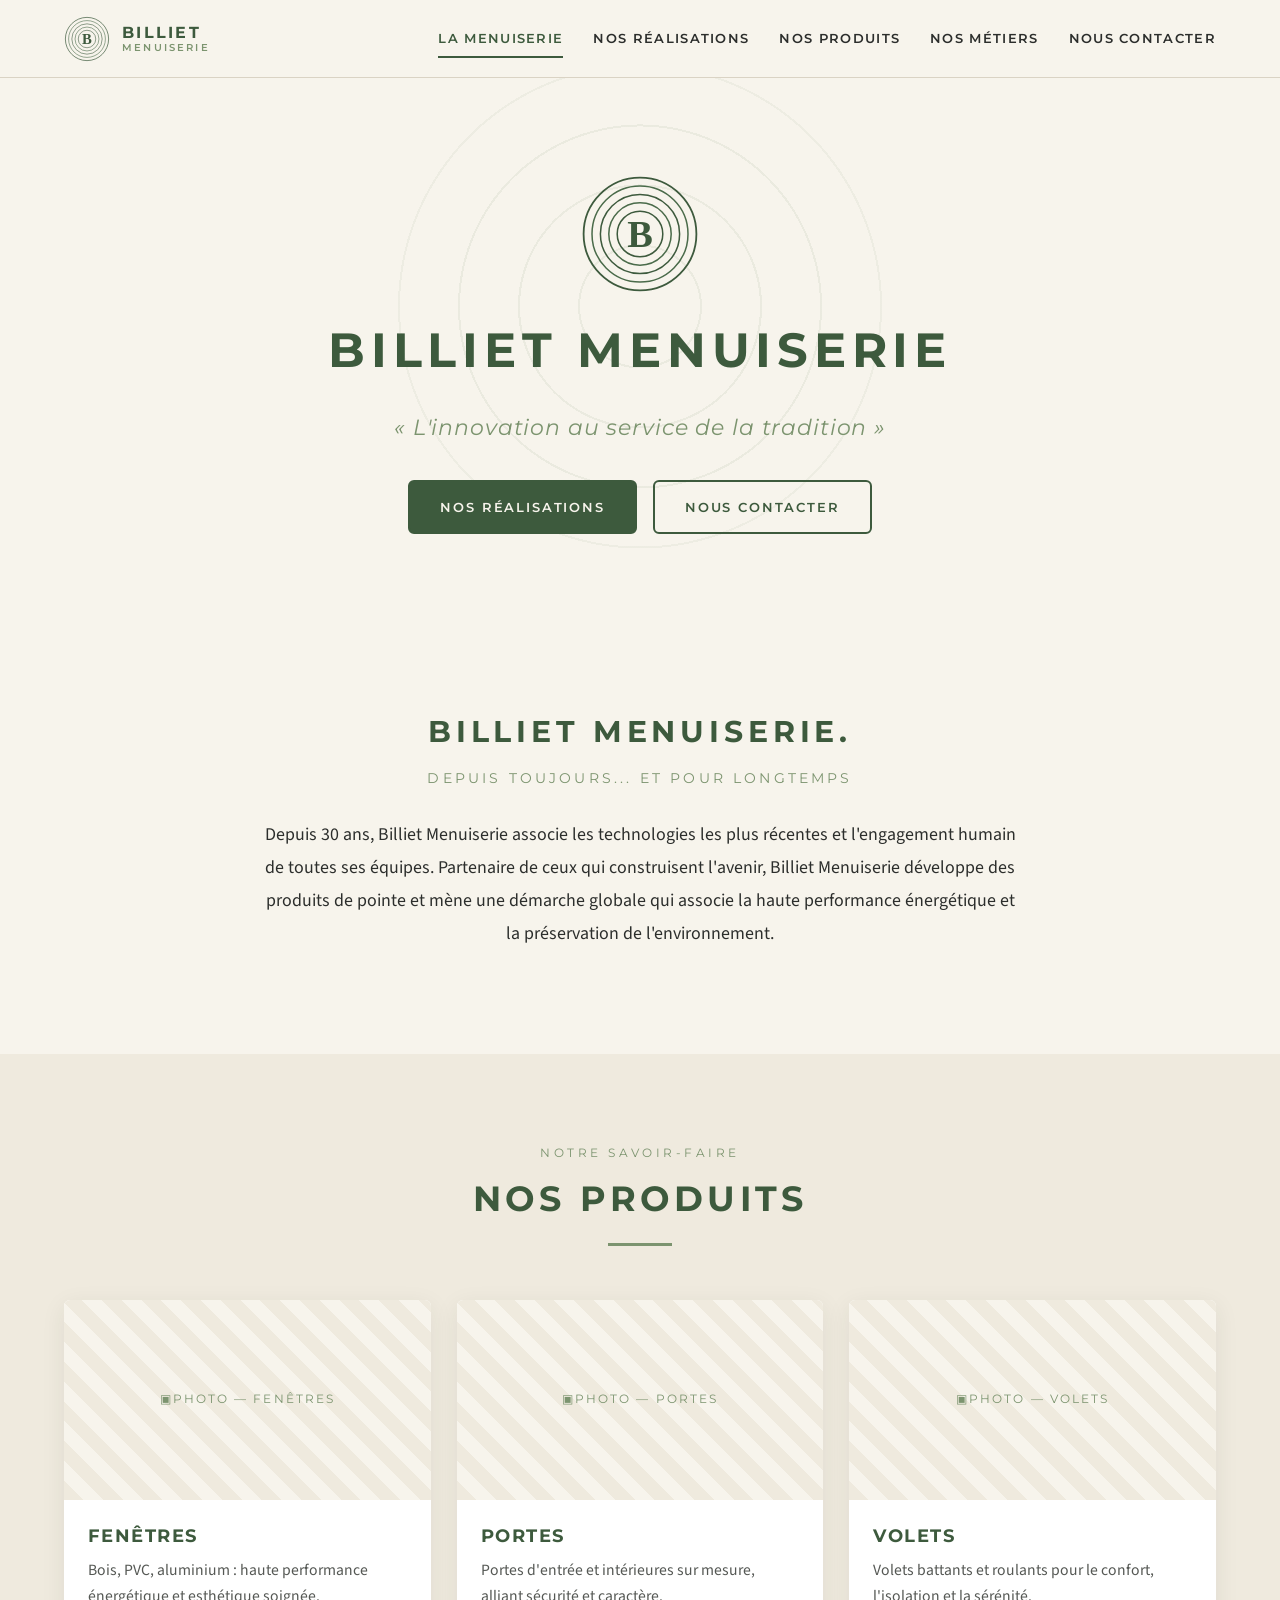
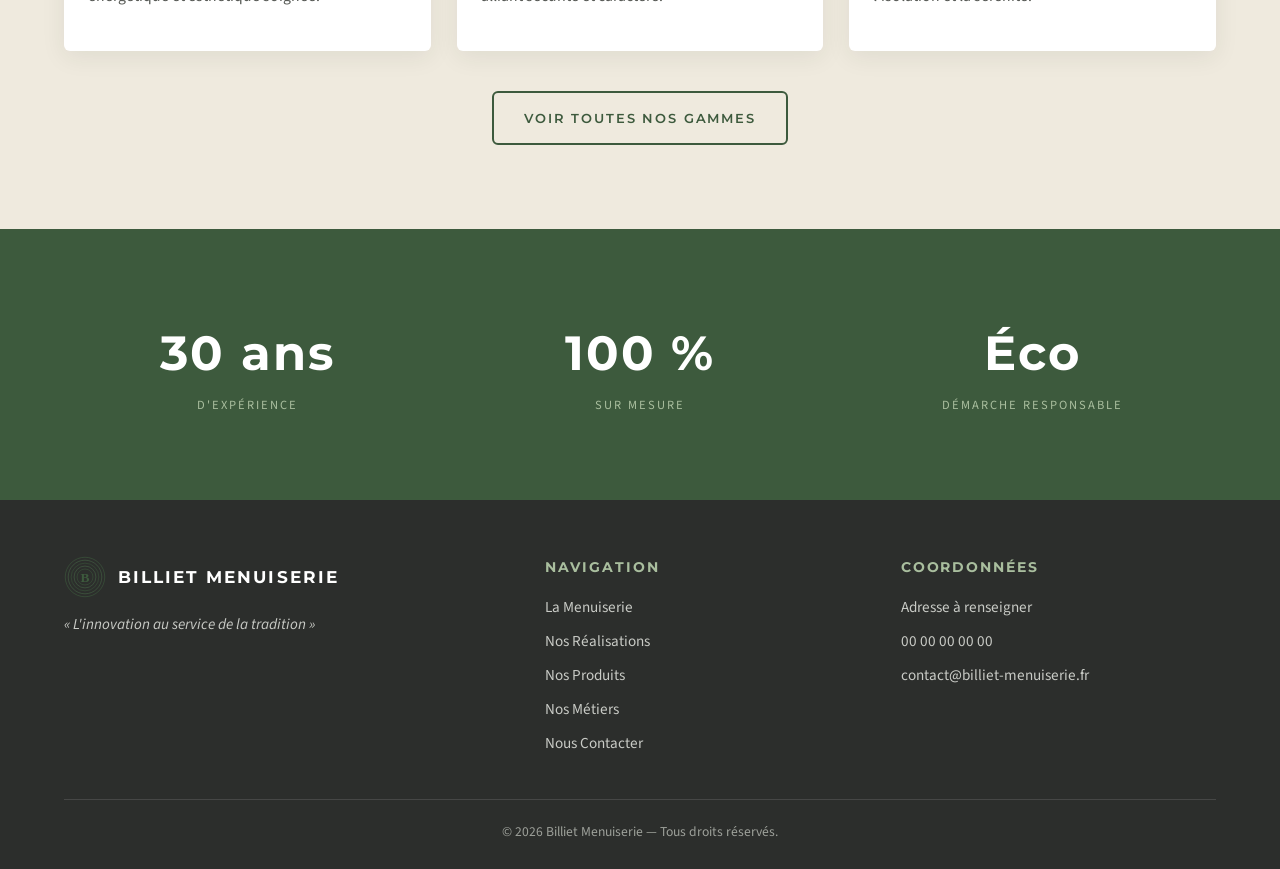
==== index.html @ 8a2bacde "Ajoute le site vitrine Billiet Menuiserie (5 pages, HTML/CSS/JS) - 5 pages : La Menuiserie (accueil)" ====
<!DOCTYPE html>
<html lang="fr">
<head>
  <meta charset="UTF-8">
  <meta name="viewport" content="width=device-width, initial-scale=1.0">
  <title>Billiet Menuiserie — L'innovation au service de la tradition</title>
  <meta name="description" content="Billiet Menuiserie, entreprise de menuiserie française forte de 30 ans d'expérience. Fenêtres, portes, volets, vérandas. L'innovation au service de la tradition.">
  <link rel="icon" type="image/svg+xml" href="assets/logo.svg">

  <!-- Polices : titres élégants et espacés + corps lisible.
       Repli système assuré dans le CSS si les polices ne se chargent pas. -->
  <link rel="preconnect" href="https://fonts.googleapis.com">
  <link rel="preconnect" href="https://fonts.gstatic.com" crossorigin>
  <link href="https://fonts.googleapis.com/css2?family=Montserrat:ital,wght@0,500;0,600;0,700;1,500&family=Source+Sans+3:wght@400;600&display=swap" rel="stylesheet">

  <link rel="stylesheet" href="css/style.css">
</head>
<body>

  <!-- ======================= HEADER (commun) =======================
       Identique sur les 5 pages. Si vous le modifiez, reportez le
       changement sur chaque page HTML. -->
  <header class="site-header">
    <div class="container">
      <a class="brand" href="index.html" aria-label="Accueil — Billiet Menuiserie">
        <!-- REMPLACER assets/logo.svg par le logo officiel -->
        <img src="assets/logo.svg" alt="Logo Billiet Menuiserie">
        <span class="brand__name">Billiet<span>Menuiserie</span></span>
      </a>

      <button class="nav-toggle" aria-label="Ouvrir le menu" aria-expanded="false" aria-controls="menu">
        <span></span>
      </button>

      <nav class="nav" id="menu">
        <a href="index.html">La Menuiserie</a>
        <a href="realisations.html">Nos Réalisations</a>
        <a href="produits.html">Nos Produits</a>
        <a href="metiers.html">Nos Métiers</a>
        <a href="contact.html">Nous Contacter</a>
      </nav>
    </div>
  </header>

  <main>

    <!-- ======================= HERO ======================= -->
    <section class="hero">
      <div class="container">
        <!-- REMPLACER assets/logo.svg par le logo officiel -->
        <img class="hero__logo" src="assets/logo.svg" alt="Logo Billiet Menuiserie">
        <h1>Billiet Menuiserie</h1>
        <p class="hero__baseline">« L'innovation au service de la tradition »</p>
        <div class="hero__actions">
          <a class="btn btn--primary" href="realisations.html">Nos réalisations</a>
          <a class="btn btn--ghost" href="contact.html">Nous contacter</a>
        </div>
      </div>
    </section>

    <!-- ================ TEXTE OFFICIEL (NE PAS MODIFIER) ================ -->
    <section class="section">
      <div class="container">
        <div class="official">
          <p class="official__title">BILLIET MENUISERIE.</p>
          <p class="official__subtitle">Depuis toujours... et pour longtemps</p>
          <p class="official__body">
            Depuis 30 ans, Billiet Menuiserie associe les technologies les plus récentes
            et l'engagement humain de toutes ses équipes. Partenaire de ceux qui construisent
            l'avenir, Billiet Menuiserie développe des produits de pointe et mène une démarche
            globale qui associe la haute performance énergétique et la préservation de
            l'environnement.
          </p>
        </div>
      </div>
    </section>

    <!-- ================ APERÇU PRODUITS ================ -->
    <section class="section section--tint">
      <div class="container">
        <div class="section-head">
          <span class="eyebrow">Notre savoir-faire</span>
          <h2>Nos produits</h2>
          <hr class="rule">
        </div>

        <div class="grid grid--3">
          <!-- Carte produit — REMPLACER l'image quand disponible -->
          <article class="card">
            <div class="img-placeholder">Photo — Fenêtres</div>
            <div class="card__body">
              <h3>Fenêtres</h3>
              <p>Bois, PVC, aluminium : haute performance énergétique et esthétique soignée.</p>
            </div>
          </article>

          <article class="card">
            <div class="img-placeholder">Photo — Portes</div>
            <div class="card__body">
              <h3>Portes</h3>
              <p>Portes d'entrée et intérieures sur mesure, alliant sécurité et caractère.</p>
            </div>
          </article>

          <article class="card">
            <div class="img-placeholder">Photo — Volets</div>
            <div class="card__body">
              <h3>Volets</h3>
              <p>Volets battants et roulants pour le confort, l'isolation et la sérénité.</p>
            </div>
          </article>
        </div>

        <div class="text-center" style="margin-top:40px;">
          <a class="btn btn--ghost" href="produits.html">Voir toutes nos gammes</a>
        </div>
      </div>
    </section>

    <!-- ================ CHIFFRES CLÉS ================ -->
    <section class="section section--forest">
      <div class="container">
        <div class="stats">
          <div class="stat">
            <div class="stat__num">30 ans</div>
            <div class="stat__label">d'expérience</div>
          </div>
          <div class="stat">
            <div class="stat__num">100 %</div>
            <div class="stat__label">sur mesure</div>
          </div>
          <div class="stat">
            <div class="stat__num">Éco</div>
            <div class="stat__label">démarche responsable</div>
          </div>
        </div>
      </div>
    </section>

  </main>

  <!-- ======================= FOOTER (commun) ======================= -->
  <footer class="site-footer">
    <div class="container">
      <div class="footer-grid">
        <div>
          <div class="footer-brand">
            <img src="assets/logo.svg" alt="Logo Billiet Menuiserie">
            <strong>Billiet Menuiserie</strong>
          </div>
          <p class="footer-baseline">« L'innovation au service de la tradition »</p>
        </div>
        <div>
          <h4>Navigation</h4>
          <ul>
            <li><a href="index.html">La Menuiserie</a></li>
            <li><a href="realisations.html">Nos Réalisations</a></li>
            <li><a href="produits.html">Nos Produits</a></li>
            <li><a href="metiers.html">Nos Métiers</a></li>
            <li><a href="contact.html">Nous Contacter</a></li>
          </ul>
        </div>
        <div>
          <h4>Coordonnées</h4>
          <!-- REMPLACER par les vraies coordonnées du client -->
          <ul>
            <li>Adresse à renseigner</li>
            <li><a href="tel:+33000000000">00 00 00 00 00</a></li>
            <li><a href="mailto:contact@billiet-menuiserie.fr">contact@billiet-menuiserie.fr</a></li>
          </ul>
        </div>
      </div>
      <div class="footer-bottom">
        © <span id="year">2026</span> Billiet Menuiserie — Tous droits réservés.
      </div>
    </div>
  </footer>

  <script src="js/main.js"></script>
  <script>document.getElementById('year').textContent = new Date().getFullYear();</script>
</body>
</html>
---- css/style.css ----
/* ============================================================================
   BILLIET MENUISERIE — Feuille de style principale
   Charte : bois / cernes d'arbre. Vert forêt profond + verts sauge,
   fond crème, texte anthracite. Design épuré, contrastes forts, lisibilité.
   ========================================================================== */

/* ---------------------------------------------------------------------------
   1. VARIABLES (couleurs, typographie, espacements)
   --------------------------------------------------------------------------- */
:root {
  /* Palette officielle */
  --forest:        #3D5A3D;   /* vert forêt profond */
  --forest-2:      #4A6B4A;   /* vert forêt secondaire */
  --sage:          #7C946F;   /* vert sauge */
  --sage-light:    #A9BE9E;   /* sauge clair */
  --cream:         #F7F4EC;   /* fond blanc cassé / crème */
  --cream-2:       #EFEADE;   /* crème un peu plus soutenu */
  --white:         #FFFFFF;
  --anthracite:    #2C2E2C;   /* texte principal */
  --anthracite-2:  #555854;   /* texte secondaire */
  --line:          #DAD3C4;   /* filets / séparateurs */

  /* Typographie */
  --font-title: 'Montserrat', 'Helvetica Neue', Arial, sans-serif;
  --font-body:  'Source Sans 3', 'Segoe UI', system-ui, -apple-system, sans-serif;

  /* Mise en page */
  --maxw: 1200px;
  --header-h: 78px;
  --radius: 6px;
  --shadow: 0 6px 24px rgba(44, 46, 44, 0.08);
  --shadow-hover: 0 12px 34px rgba(44, 46, 44, 0.14);
  --transition: 0.25s ease;
}

/* ---------------------------------------------------------------------------
   2. BASE / RESET LÉGER
   --------------------------------------------------------------------------- */
*, *::before, *::after { box-sizing: border-box; }

html { scroll-behavior: smooth; }

body {
  margin: 0;
  font-family: var(--font-body);
  font-size: 17px;
  line-height: 1.7;
  color: var(--anthracite);
  background: var(--cream);
  -webkit-font-smoothing: antialiased;
}

img { max-width: 100%; display: block; }

a { color: var(--forest); text-decoration: none; transition: color var(--transition); }
a:hover { color: var(--forest-2); }

h1, h2, h3 {
  font-family: var(--font-title);
  color: var(--forest);
  text-transform: uppercase;
  letter-spacing: 0.12em;
  font-weight: 700;
  line-height: 1.25;
  margin: 0 0 0.6em;
}

h1 { font-size: clamp(1.9rem, 4vw, 3rem); }
h2 { font-size: clamp(1.5rem, 3vw, 2.2rem); }
h3 { font-size: 1.15rem; letter-spacing: 0.08em; }

p { margin: 0 0 1.1em; }

/* ---------------------------------------------------------------------------
   3. UTILITAIRES DE MISE EN PAGE
   --------------------------------------------------------------------------- */
.container { width: 100%; max-width: var(--maxw); margin: 0 auto; padding: 0 24px; }

.section { padding: 84px 0; }
.section--tint { background: var(--cream-2); }
.section--forest { background: var(--forest); color: var(--cream); }
.section--forest h2, .section--forest h3 { color: var(--white); }

.section-head { text-align: center; max-width: 720px; margin: 0 auto 54px; }
.section-head .eyebrow {
  display: inline-block;
  font-family: var(--font-title);
  font-size: 0.78rem;
  letter-spacing: 0.28em;
  text-transform: uppercase;
  color: var(--sage);
  margin-bottom: 14px;
}
.section-head p { color: var(--anthracite-2); }

/* Trait décoratif rappelant un cerne / grain de bois */
.rule { width: 64px; height: 3px; background: var(--sage); border: 0; margin: 18px auto 0; }

.text-center { text-align: center; }

/* Boutons */
.btn {
  display: inline-block;
  font-family: var(--font-title);
  text-transform: uppercase;
  letter-spacing: 0.14em;
  font-size: 0.82rem;
  font-weight: 600;
  padding: 14px 30px;
  border-radius: var(--radius);
  cursor: pointer;
  border: 2px solid var(--forest);
  transition: all var(--transition);
}
.btn--primary { background: var(--forest); color: var(--cream); }
.btn--primary:hover { background: var(--forest-2); border-color: var(--forest-2); color: var(--white); }
.btn--ghost { background: transparent; color: var(--forest); }
.btn--ghost:hover { background: var(--forest); color: var(--cream); }
.section--forest .btn--ghost { color: var(--cream); border-color: var(--cream); }
.section--forest .btn--ghost:hover { background: var(--cream); color: var(--forest); }

/* ---------------------------------------------------------------------------
   4. EMPLACEMENTS IMAGES (placeholders)
   >>> Chaque .img-placeholder est une zone à remplacer par une vraie photo.
       Voir le commentaire HTML au-dessus de chaque bloc dans les pages.
   --------------------------------------------------------------------------- */
.img-placeholder {
  position: relative;
  display: flex;
  align-items: center;
  justify-content: center;
  text-align: center;
  background:
    repeating-linear-gradient(45deg, var(--cream-2), var(--cream-2) 14px, var(--cream) 14px, var(--cream) 28px);
  color: var(--sage);
  font-family: var(--font-title);
  font-size: 0.72rem;
  letter-spacing: 0.18em;
  text-transform: uppercase;
  border: 1px dashed var(--sage-light);
  border-radius: var(--radius);
  min-height: 220px;
  padding: 16px;
}
.img-placeholder::before { content: "▣  "; }

/* ---------------------------------------------------------------------------
   5. HEADER + NAVIGATION (sticky)
   --------------------------------------------------------------------------- */
.site-header {
  position: sticky;
  top: 0;
  z-index: 50;
  height: var(--header-h);
  background: rgba(247, 244, 236, 0.95);
  backdrop-filter: saturate(180%) blur(8px);
  border-bottom: 1px solid var(--line);
}
.site-header .container {
  height: 100%;
  display: flex;
  align-items: center;
  justify-content: space-between;
}
.brand { display: flex; align-items: center; gap: 12px; }
.brand img { width: 46px; height: 46px; }
.brand__name {
  font-family: var(--font-title);
  font-weight: 700;
  text-transform: uppercase;
  letter-spacing: 0.14em;
  color: var(--forest);
  font-size: 1.02rem;
  line-height: 1.1;
}
.brand__name span { display: block; font-size: 0.62rem; letter-spacing: 0.22em; color: var(--sage); font-weight: 600; }

.nav { display: flex; align-items: center; gap: 30px; }
.nav a {
  font-family: var(--font-title);
  text-transform: uppercase;
  letter-spacing: 0.1em;
  font-size: 0.82rem;
  font-weight: 600;
  color: var(--anthracite);
  padding: 6px 0;
  position: relative;
}
.nav a::after {
  content: "";
  position: absolute; left: 0; bottom: -2px;
  width: 0; height: 2px; background: var(--forest);
  transition: width var(--transition);
}
.nav a:hover::after, .nav a.is-active::after { width: 100%; }
.nav a.is-active { color: var(--forest); }

/* Bouton hamburger (mobile) */
.nav-toggle {
  display: none;
  background: none; border: 0; cursor: pointer;
  width: 42px; height: 42px; padding: 8px;
}
.nav-toggle span, .nav-toggle span::before, .nav-toggle span::after {
  content: ""; display: block; height: 2px; width: 24px;
  background: var(--forest); transition: all var(--transition);
}
.nav-toggle span::before { transform: translateY(-7px); }
.nav-toggle span::after  { transform: translateY(5px); }
.nav-toggle[aria-expanded="true"] span { background: transparent; }
.nav-toggle[aria-expanded="true"] span::before { transform: rotate(45deg); }
.nav-toggle[aria-expanded="true"] span::after  { transform: rotate(-45deg); }

/* ---------------------------------------------------------------------------
   6. HERO (page d'accueil)
   --------------------------------------------------------------------------- */
.hero {
  position: relative;
  text-align: center;
  padding: 96px 0 88px;
  background: var(--cream);
  overflow: hidden;
}
/* Filigrane de cernes concentriques en fond, très discret */
.hero::before {
  content: "";
  position: absolute; inset: 0;
  background-image: radial-gradient(circle at 50% 42%,
    transparent 0, transparent 60px,
    rgba(124, 148, 111, 0.10) 60px, rgba(124, 148, 111, 0.10) 62px,
    transparent 62px, transparent 120px,
    rgba(124, 148, 111, 0.10) 120px, rgba(124, 148, 111, 0.10) 122px,
    transparent 122px, transparent 180px,
    rgba(124, 148, 111, 0.10) 180px, rgba(124, 148, 111, 0.10) 182px,
    transparent 182px, transparent 240px,
    rgba(124, 148, 111, 0.08) 240px, rgba(124, 148, 111, 0.08) 242px,
    transparent 242px);
  pointer-events: none;
}
.hero > .container { position: relative; z-index: 1; }
.hero__logo { width: 120px; height: 120px; margin: 0 auto 26px; }
.hero__baseline {
  font-family: var(--font-title);
  font-style: italic;
  text-transform: none;
  letter-spacing: 0.04em;
  color: var(--sage);
  font-size: clamp(1.05rem, 2.2vw, 1.35rem);
  margin-bottom: 30px;
}
.hero__actions { margin-top: 34px; display: flex; gap: 16px; justify-content: center; flex-wrap: wrap; }

/* Bloc « texte officiel » */
.official {
  max-width: 760px; margin: 0 auto; text-align: center;
}
.official__title {
  font-family: var(--font-title);
  text-transform: uppercase;
  letter-spacing: 0.16em;
  color: var(--forest);
  font-weight: 700;
  font-size: clamp(1.3rem, 3vw, 1.9rem);
  margin-bottom: 8px;
}
.official__subtitle {
  font-family: var(--font-title);
  text-transform: uppercase;
  letter-spacing: 0.22em;
  color: var(--sage);
  font-size: 0.9rem;
  margin-bottom: 28px;
}
.official__body { font-size: 1.12rem; color: var(--anthracite); line-height: 1.85; }

/* ---------------------------------------------------------------------------
   7. BANDEAU DE PAGE (pages intérieures)
   --------------------------------------------------------------------------- */
.page-banner {
  background: var(--forest);
  color: var(--cream);
  text-align: center;
  padding: 62px 0;
}
.page-banner h1 { color: var(--white); margin-bottom: 8px; }
.page-banner p { color: var(--sage-light); margin: 0; letter-spacing: 0.02em; }

/* ---------------------------------------------------------------------------
   8. GRILLES : réalisations (galerie) + produits + métiers
   --------------------------------------------------------------------------- */
.grid { display: grid; gap: 26px; }
.grid--3 { grid-template-columns: repeat(3, 1fr); }
.grid--2 { grid-template-columns: repeat(2, 1fr); }

/* Galerie réalisations */
.gallery-item {
  background: var(--white);
  border-radius: var(--radius);
  overflow: hidden;
  box-shadow: var(--shadow);
  transition: transform var(--transition), box-shadow var(--transition);
}
.gallery-item:hover { transform: translateY(-4px); box-shadow: var(--shadow-hover); }
.gallery-item .img-placeholder { min-height: 240px; border: 0; border-radius: 0; }
.gallery-item figcaption {
  padding: 16px 18px;
  font-family: var(--font-title);
  text-transform: uppercase;
  letter-spacing: 0.08em;
  font-size: 0.82rem;
  color: var(--forest);
}
.gallery-item figcaption small {
  display: block; text-transform: none; letter-spacing: 0;
  font-family: var(--font-body); color: var(--anthracite-2); font-size: 0.85rem; margin-top: 4px;
}

/* Cartes produits */
.card {
  background: var(--white);
  border-radius: var(--radius);
  overflow: hidden;
  box-shadow: var(--shadow);
  display: flex; flex-direction: column;
  transition: transform var(--transition), box-shadow var(--transition);
}
.card:hover { transform: translateY(-4px); box-shadow: var(--shadow-hover); }
.card .img-placeholder { min-height: 200px; border: 0; border-radius: 0; }
.card__body { padding: 24px; flex: 1; display: flex; flex-direction: column; }
.card__body h3 { margin-bottom: 10px; }
.card__body p { color: var(--anthracite-2); font-size: 0.98rem; }

/* Métiers */
.metier { display: grid; grid-template-columns: 1fr 1fr; gap: 46px; align-items: center; }
.metier:not(:last-child) { margin-bottom: 72px; }
.metier--reverse .metier__media { order: 2; }
.metier__media .img-placeholder { min-height: 320px; }
.metier__text h2 { text-align: left; }
.metier__text .rule { margin: 0 0 22px; }
.metier__text p { color: var(--anthracite-2); }

/* Petites statistiques (métiers / accueil) */
.stats { display: grid; grid-template-columns: repeat(3, 1fr); gap: 26px; text-align: center; }
.stat__num {
  font-family: var(--font-title); font-weight: 700;
  font-size: clamp(2rem, 5vw, 3rem); color: var(--white); letter-spacing: 0.04em;
}
.stat__label { text-transform: uppercase; letter-spacing: 0.16em; font-size: 0.78rem; color: var(--sage-light); }

/* ---------------------------------------------------------------------------
   9. PAGE CONTACT (formulaire + infos + carte)
   --------------------------------------------------------------------------- */
.contact-grid { display: grid; grid-template-columns: 1.1fr 0.9fr; gap: 46px; }

.form-field { margin-bottom: 20px; }
.form-field label {
  display: block; font-family: var(--font-title); text-transform: uppercase;
  letter-spacing: 0.1em; font-size: 0.76rem; color: var(--forest); margin-bottom: 8px; font-weight: 600;
}
.form-field input, .form-field textarea {
  width: 100%; padding: 13px 15px;
  font-family: var(--font-body); font-size: 1rem; color: var(--anthracite);
  background: var(--white); border: 1px solid var(--line); border-radius: var(--radius);
  transition: border-color var(--transition), box-shadow var(--transition);
}
.form-field input:focus, .form-field textarea:focus {
  outline: none; border-color: var(--sage);
  box-shadow: 0 0 0 3px rgba(124, 148, 111, 0.18);
}
.form-field textarea { resize: vertical; min-height: 140px; }
.form-note { font-size: 0.85rem; color: var(--anthracite-2); }
.form-success {
  display: none; margin-top: 16px; padding: 14px 18px;
  background: rgba(124, 148, 111, 0.14); border: 1px solid var(--sage-light);
  border-radius: var(--radius); color: var(--forest); font-weight: 600;
}
.form-success.is-visible { display: block; }

.contact-info { }
.contact-info .info-block { margin-bottom: 26px; }
.contact-info h3 { color: var(--forest); margin-bottom: 8px; }
.contact-info p { color: var(--anthracite-2); margin: 0; }
.map-placeholder { min-height: 260px; margin-top: 8px; }

/* ---------------------------------------------------------------------------
   10. FOOTER
   --------------------------------------------------------------------------- */
.site-footer { background: var(--anthracite); color: var(--cream); padding: 56px 0 26px; }
.footer-grid { display: grid; grid-template-columns: 1.4fr 1fr 1fr; gap: 40px; }
.site-footer h4 {
  font-family: var(--font-title); text-transform: uppercase; letter-spacing: 0.14em;
  font-size: 0.85rem; color: var(--sage-light); margin: 0 0 16px;
}
.site-footer p, .site-footer li { color: #C9CBC6; font-size: 0.95rem; }
.site-footer ul { list-style: none; padding: 0; margin: 0; }
.site-footer li { margin-bottom: 8px; }
.site-footer a { color: #C9CBC6; }
.site-footer a:hover { color: var(--white); }
.footer-brand { display: flex; align-items: center; gap: 12px; margin-bottom: 14px; }
.footer-brand img { width: 42px; height: 42px; }
.footer-brand strong { font-family: var(--font-title); letter-spacing: 0.12em; text-transform: uppercase; color: var(--white); }
.footer-baseline { font-style: italic; color: var(--sage-light); }
.footer-bottom {
  border-top: 1px solid rgba(255,255,255,0.12); margin-top: 34px; padding-top: 20px;
  text-align: center; font-size: 0.85rem; color: #9DA09A;
}

/* ---------------------------------------------------------------------------
   11. RESPONSIVE
   --------------------------------------------------------------------------- */
@media (max-width: 900px) {
  .grid--3 { grid-template-columns: repeat(2, 1fr); }
  .metier, .metier--reverse .metier__media { grid-template-columns: 1fr; order: 0; }
  .metier__media { margin-bottom: 8px; }
  .contact-grid { grid-template-columns: 1fr; }
  .footer-grid { grid-template-columns: 1fr 1fr; }
}

@media (max-width: 680px) {
  body { font-size: 16px; }
  .section { padding: 60px 0; }

  /* Navigation mobile : menu déroulant plein largeur */
  .nav-toggle { display: block; }
  .nav {
    position: absolute; top: var(--header-h); left: 0; right: 0;
    flex-direction: column; gap: 0; align-items: stretch;
    background: var(--cream); border-bottom: 1px solid var(--line);
    max-height: 0; overflow: hidden; transition: max-height var(--transition);
    box-shadow: var(--shadow);
  }
  .nav.is-open { max-height: 420px; }
  .nav a { padding: 16px 24px; border-top: 1px solid var(--line); }
  .nav a::after { display: none; }

  .grid--3, .grid--2 { grid-template-columns: 1fr; }
  .stats { grid-template-columns: 1fr; gap: 30px; }
  .footer-grid { grid-template-columns: 1fr; }
}
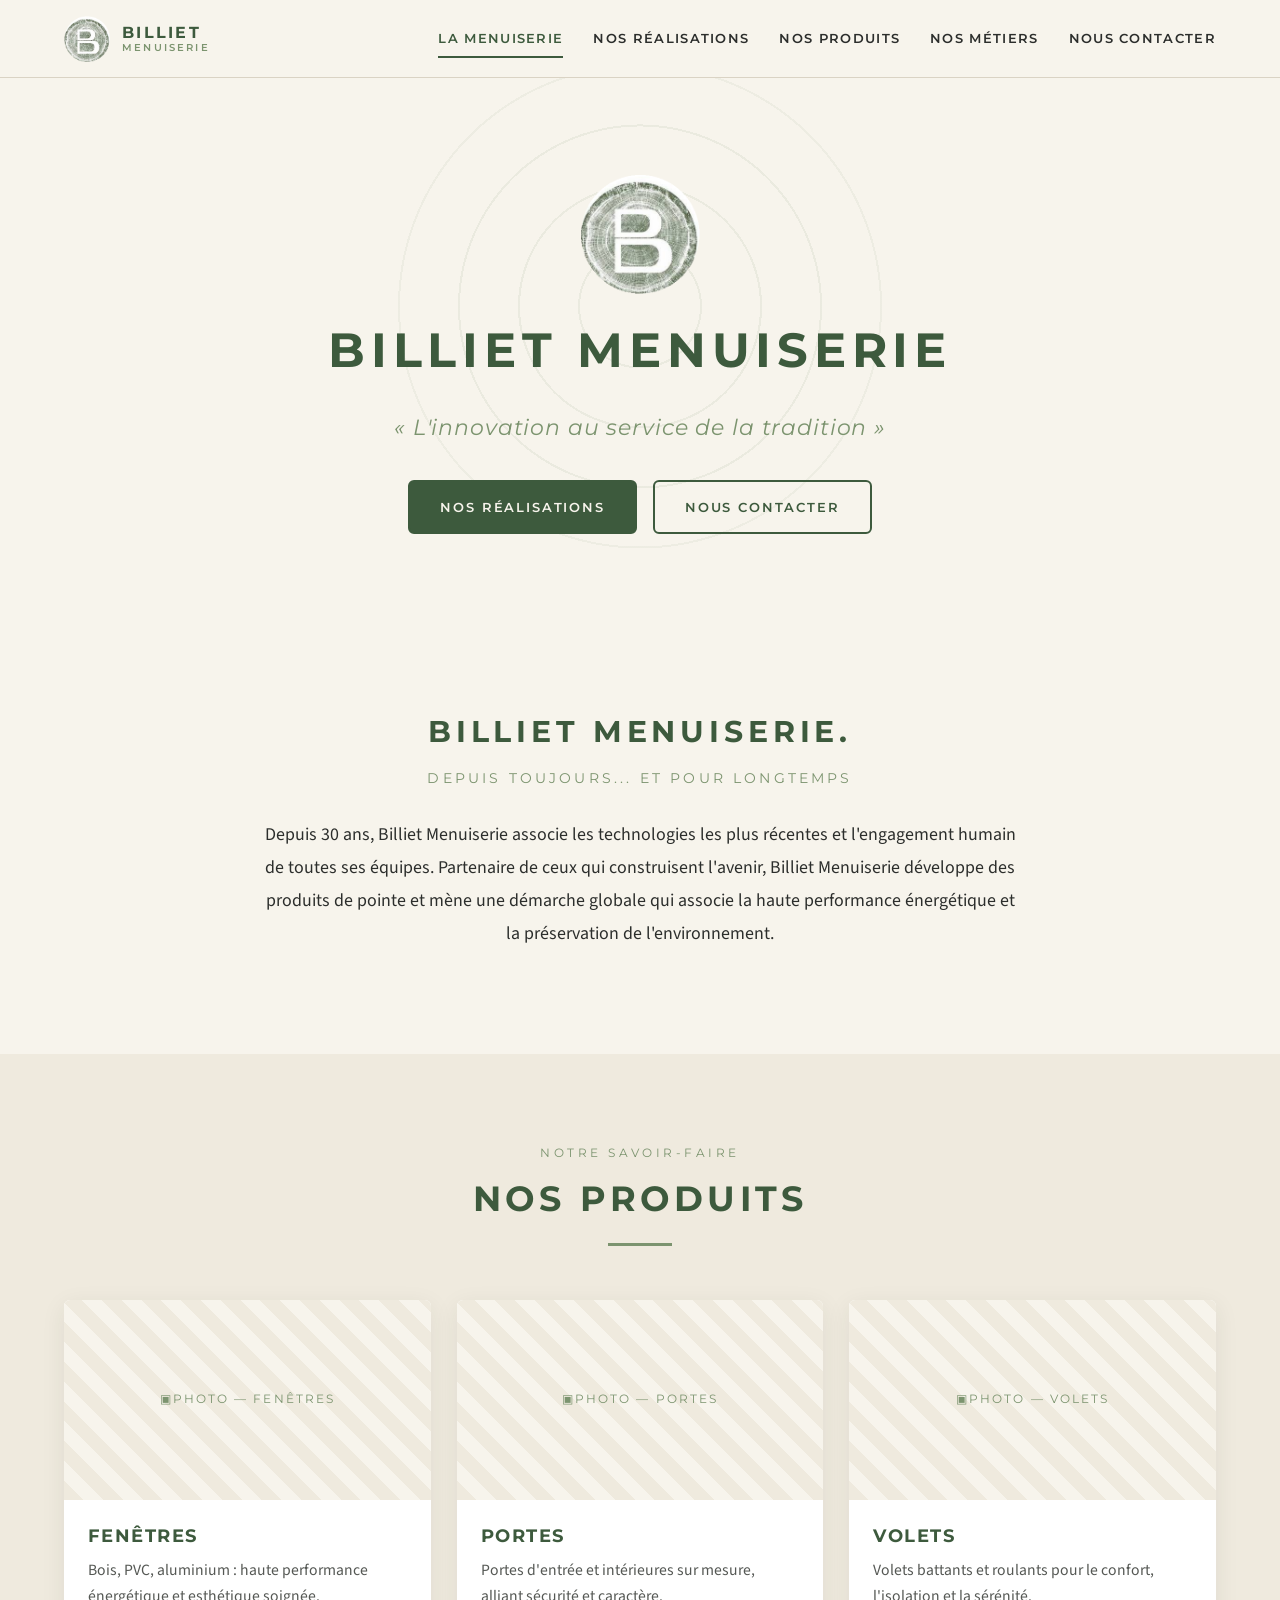
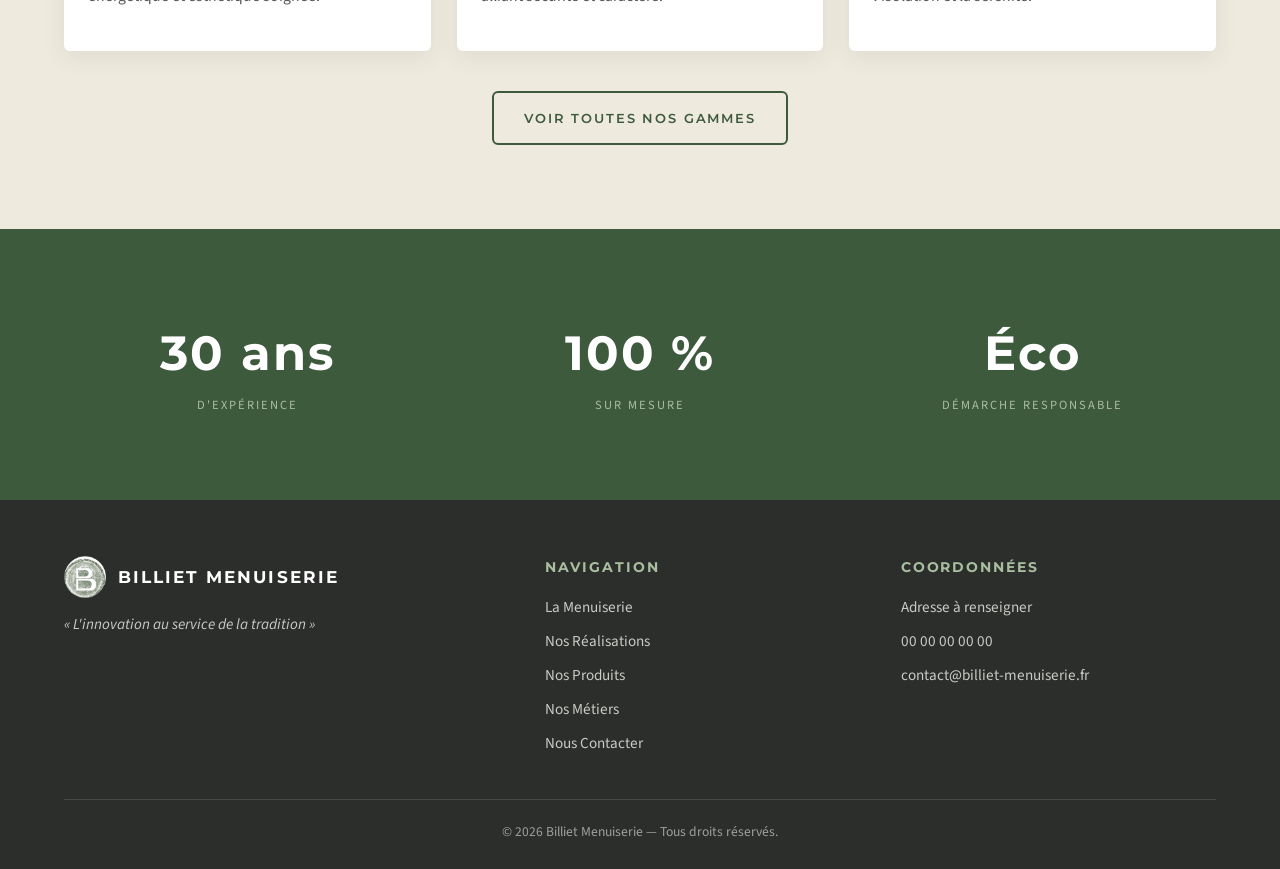
==== commit 87d032cc: "Intègre le logo officiel Billiet Menuiserie - Ajoute le logo fourni (assets/logo-billiet.jpg) et en " ====
--- a/index.html
+++ b/index.html
@@ -5,7 +5,7 @@
   <meta name="viewport" content="width=device-width, initial-scale=1.0">
   <title>Billiet Menuiserie — L'innovation au service de la tradition</title>
   <meta name="description" content="Billiet Menuiserie, entreprise de menuiserie française forte de 30 ans d'expérience. Fenêtres, portes, volets, vérandas. L'innovation au service de la tradition.">
-  <link rel="icon" type="image/svg+xml" href="assets/logo.svg">
+  <link rel="icon" type="image/png" href="assets/logo-mark.png">
 
   <!-- Polices : titres élégants et espacés + corps lisible.
        Repli système assuré dans le CSS si les polices ne se chargent pas. -->
@@ -23,8 +23,8 @@
   <header class="site-header">
     <div class="container">
       <a class="brand" href="index.html" aria-label="Accueil — Billiet Menuiserie">
-        <!-- REMPLACER assets/logo.svg par le logo officiel -->
-        <img src="assets/logo.svg" alt="Logo Billiet Menuiserie">
+        <!-- Logo officiel (médaillon « cerne + B ») -->
+        <img src="assets/logo-mark.png" alt="Logo Billiet Menuiserie">
         <span class="brand__name">Billiet<span>Menuiserie</span></span>
       </a>
 
@@ -47,8 +47,8 @@
     <!-- ======================= HERO ======================= -->
     <section class="hero">
       <div class="container">
-        <!-- REMPLACER assets/logo.svg par le logo officiel -->
-        <img class="hero__logo" src="assets/logo.svg" alt="Logo Billiet Menuiserie">
+        <!-- Logo officiel (médaillon « cerne + B ») -->
+        <img class="hero__logo" src="assets/logo-mark.png" alt="Logo Billiet Menuiserie">
         <h1>Billiet Menuiserie</h1>
         <p class="hero__baseline">« L'innovation au service de la tradition »</p>
         <div class="hero__actions">
@@ -145,7 +145,7 @@
       <div class="footer-grid">
         <div>
           <div class="footer-brand">
-            <img src="assets/logo.svg" alt="Logo Billiet Menuiserie">
+            <img src="assets/logo-mark.png" alt="Logo Billiet Menuiserie">
             <strong>Billiet Menuiserie</strong>
           </div>
           <p class="footer-baseline">« L'innovation au service de la tradition »</p>
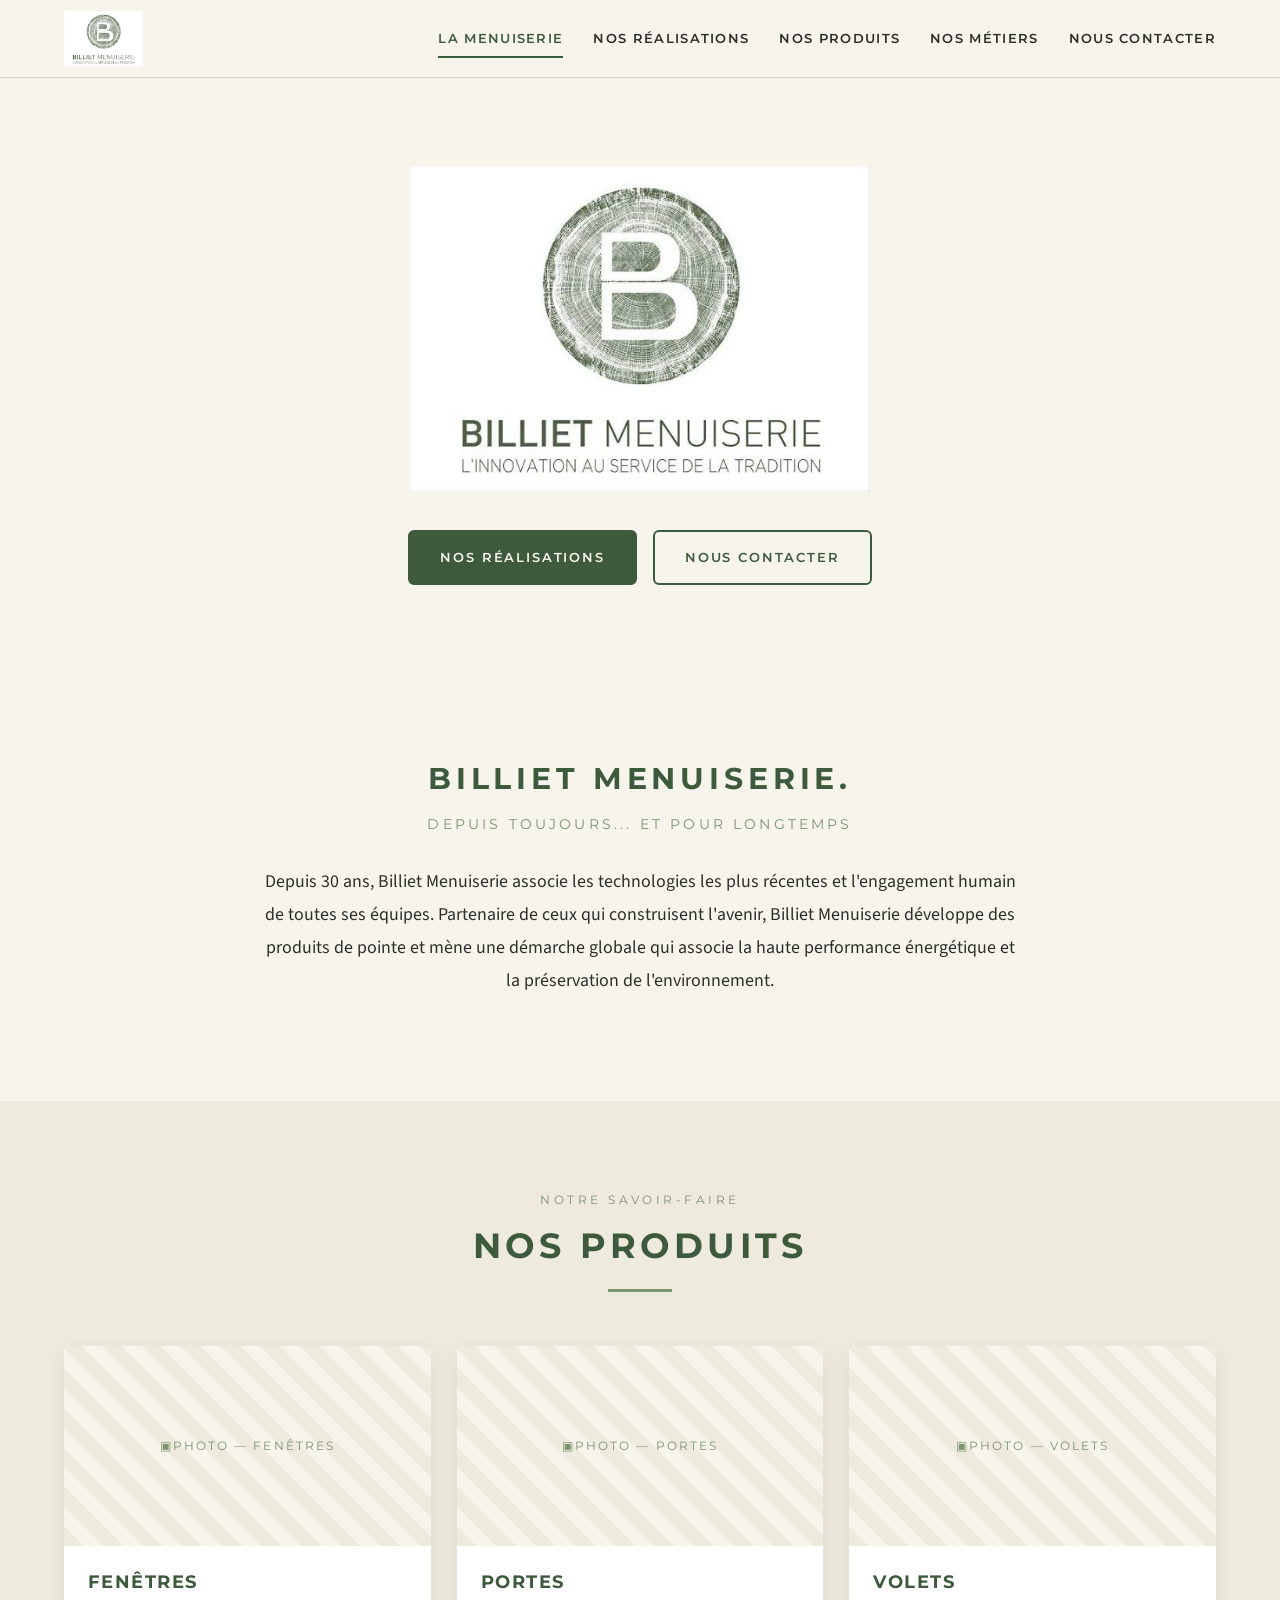
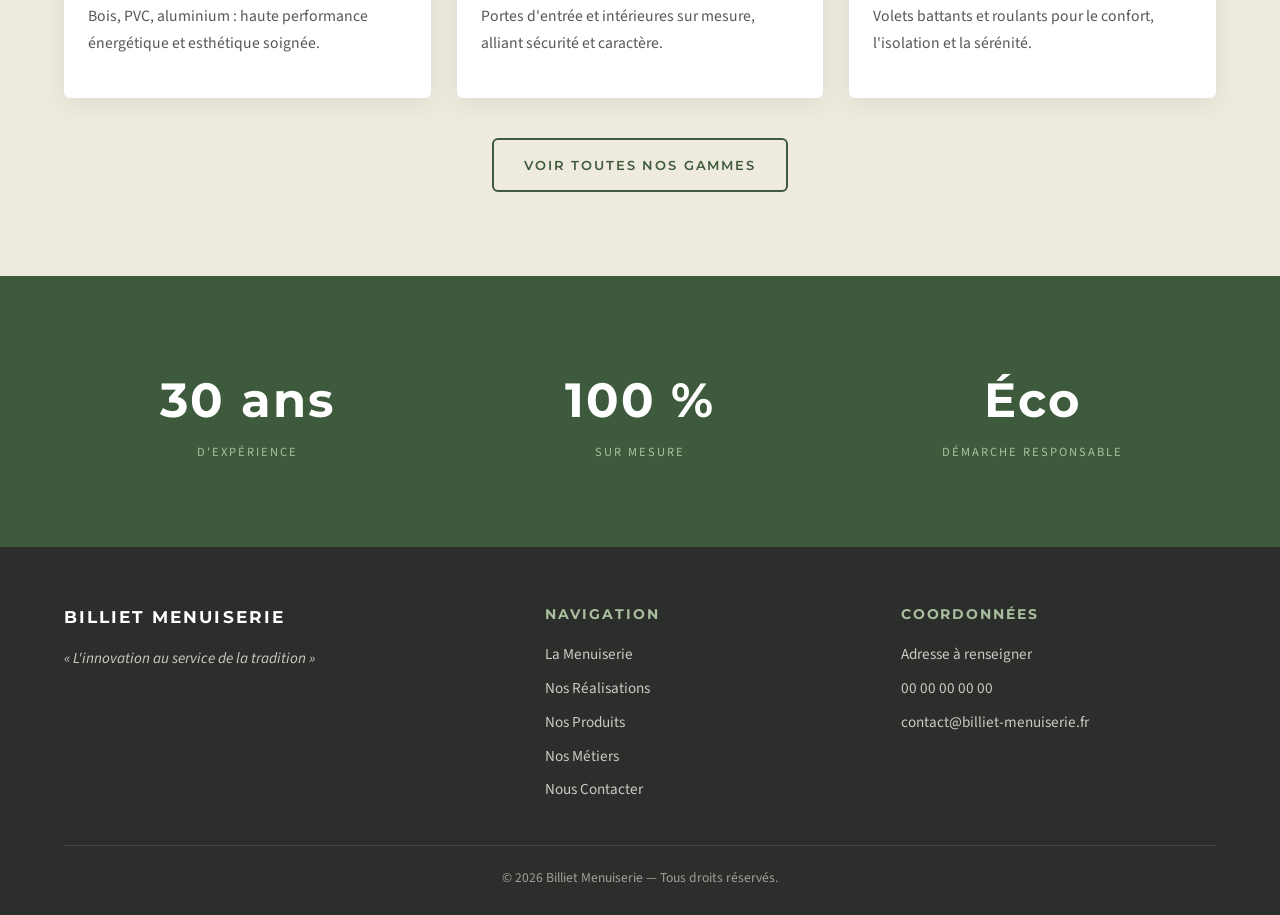
==== commit abe3db51: "Utilise le logo officiel fourni tel quel (sans retouche) - Remplace partout la découpe dérivée par l" ====
--- a/index.html
+++ b/index.html
@@ -5,7 +5,7 @@
   <meta name="viewport" content="width=device-width, initial-scale=1.0">
   <title>Billiet Menuiserie — L'innovation au service de la tradition</title>
   <meta name="description" content="Billiet Menuiserie, entreprise de menuiserie française forte de 30 ans d'expérience. Fenêtres, portes, volets, vérandas. L'innovation au service de la tradition.">
-  <link rel="icon" type="image/png" href="assets/logo-mark.png">
+  <link rel="icon" type="image/jpeg" href="assets/logo-billiet.jpg">
 
   <!-- Polices : titres élégants et espacés + corps lisible.
        Repli système assuré dans le CSS si les polices ne se chargent pas. -->
@@ -23,9 +23,8 @@
   <header class="site-header">
     <div class="container">
       <a class="brand" href="index.html" aria-label="Accueil — Billiet Menuiserie">
-        <!-- Logo officiel (médaillon « cerne + B ») -->
-        <img src="assets/logo-mark.png" alt="Logo Billiet Menuiserie">
-        <span class="brand__name">Billiet<span>Menuiserie</span></span>
+        <!-- Logo officiel (fichier fourni, non modifié) -->
+        <img class="brand__logo" src="assets/logo-billiet.jpg" alt="Billiet Menuiserie — L'innovation au service de la tradition">
       </a>
 
       <button class="nav-toggle" aria-label="Ouvrir le menu" aria-expanded="false" aria-controls="menu">
@@ -47,10 +46,9 @@
     <!-- ======================= HERO ======================= -->
     <section class="hero">
       <div class="container">
-        <!-- Logo officiel (médaillon « cerne + B ») -->
-        <img class="hero__logo" src="assets/logo-mark.png" alt="Logo Billiet Menuiserie">
-        <h1>Billiet Menuiserie</h1>
-        <p class="hero__baseline">« L'innovation au service de la tradition »</p>
+        <!-- Logo officiel (fichier fourni, non modifié) : contient déjà le nom et le slogan -->
+        <img class="hero__logo" src="assets/logo-billiet.jpg" alt="Billiet Menuiserie — L'innovation au service de la tradition">
+        <h1 class="visually-hidden">Billiet Menuiserie — L'innovation au service de la tradition</h1>
         <div class="hero__actions">
           <a class="btn btn--primary" href="realisations.html">Nos réalisations</a>
           <a class="btn btn--ghost" href="contact.html">Nous contacter</a>
@@ -145,7 +143,6 @@
       <div class="footer-grid">
         <div>
           <div class="footer-brand">
-            <img src="assets/logo-mark.png" alt="Logo Billiet Menuiserie">
             <strong>Billiet Menuiserie</strong>
           </div>
           <p class="footer-baseline">« L'innovation au service de la tradition »</p>
--- a/css/style.css
+++ b/css/style.css
@@ -163,7 +163,8 @@
   justify-content: space-between;
 }
 .brand { display: flex; align-items: center; gap: 12px; }
-.brand img { width: 46px; height: 46px; }
+/* Logo officiel complet (médaillon + nom + slogan) tel que fourni */
+.brand img { width: auto; height: 56px; }
 .brand__name {
   font-family: var(--font-title);
   font-weight: 700;
@@ -217,38 +218,22 @@
 .hero {
   position: relative;
   text-align: center;
-  padding: 96px 0 88px;
+  padding: 88px 0 84px;
   background: var(--cream);
   overflow: hidden;
 }
-/* Filigrane de cernes concentriques en fond, très discret */
-.hero::before {
-  content: "";
-  position: absolute; inset: 0;
-  background-image: radial-gradient(circle at 50% 42%,
-    transparent 0, transparent 60px,
-    rgba(124, 148, 111, 0.10) 60px, rgba(124, 148, 111, 0.10) 62px,
-    transparent 62px, transparent 120px,
-    rgba(124, 148, 111, 0.10) 120px, rgba(124, 148, 111, 0.10) 122px,
-    transparent 122px, transparent 180px,
-    rgba(124, 148, 111, 0.10) 180px, rgba(124, 148, 111, 0.10) 182px,
-    transparent 182px, transparent 240px,
-    rgba(124, 148, 111, 0.08) 240px, rgba(124, 148, 111, 0.08) 242px,
-    transparent 242px);
-  pointer-events: none;
-}
 .hero > .container { position: relative; z-index: 1; }
-.hero__logo { width: 120px; height: 120px; margin: 0 auto 26px; }
-.hero__baseline {
-  font-family: var(--font-title);
-  font-style: italic;
-  text-transform: none;
-  letter-spacing: 0.04em;
-  color: var(--sage);
-  font-size: clamp(1.05rem, 2.2vw, 1.35rem);
-  margin-bottom: 30px;
-}
-.hero__actions { margin-top: 34px; display: flex; gap: 16px; justify-content: center; flex-wrap: wrap; }
+/* Logo officiel complet, affiché tel que fourni (nom + slogan inclus) */
+.hero__logo { width: auto; max-width: 460px; height: auto; margin: 0 auto; }
+.hero__actions { margin-top: 38px; display: flex; gap: 16px; justify-content: center; flex-wrap: wrap; }
+
+/* Titre lu par les lecteurs d'écran / moteurs, mais masqué visuellement
+   (le nom et le slogan sont déjà présents dans l'image du logo) */
+.visually-hidden {
+  position: absolute; width: 1px; height: 1px;
+  padding: 0; margin: -1px; overflow: hidden;
+  clip: rect(0 0 0 0); white-space: nowrap; border: 0;
+}
 
 /* Bloc « texte officiel » */
 .official {
